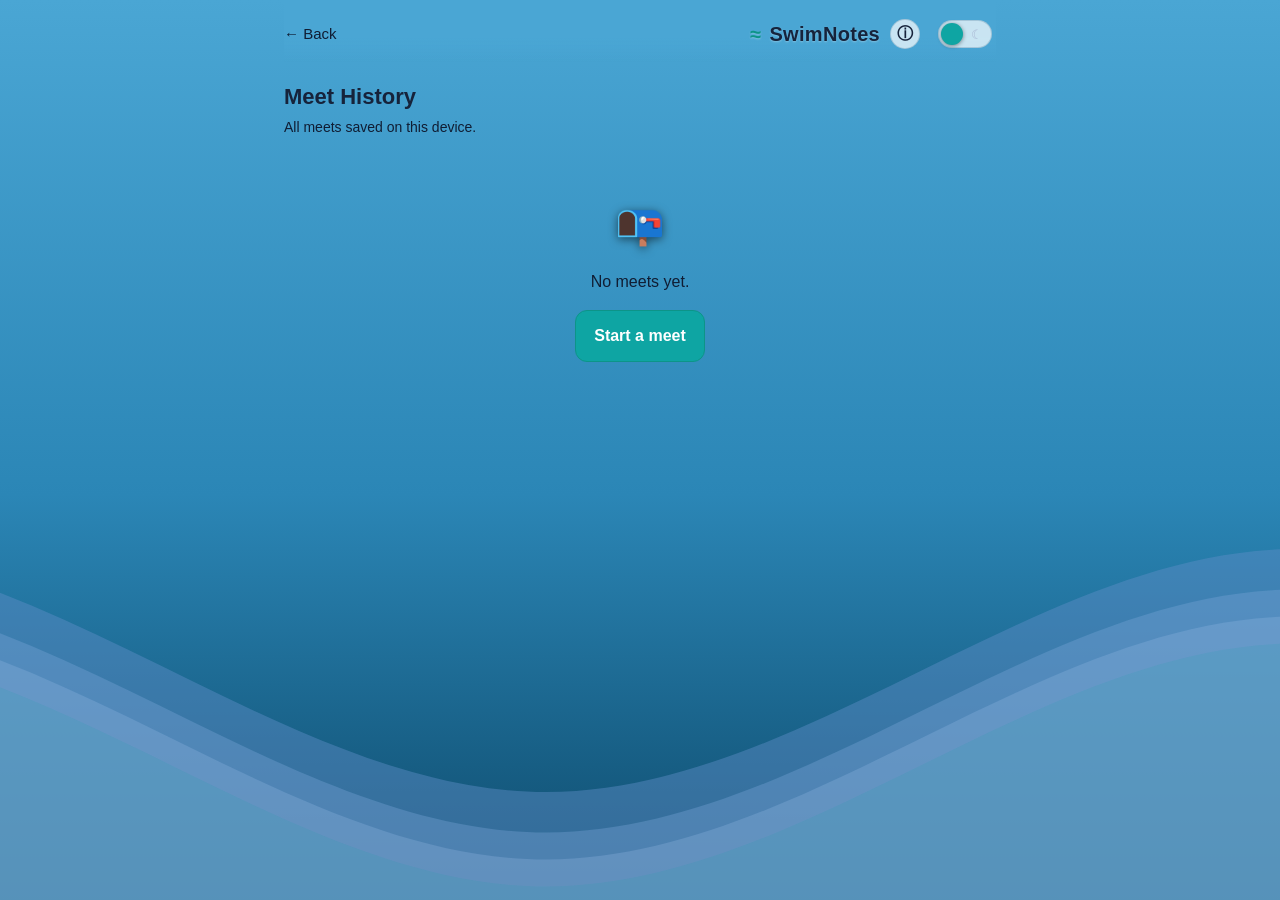
==== app/history.html @ 8d127419 "second commit" ====
<!DOCTYPE html>
<html lang="en">
  <head>
    <meta charset="UTF-8" />
    <meta
      name="viewport"
      content="width=device-width, initial-scale=1, viewport-fit=cover"
    />
    <meta name="theme-color" content="#0e1726" />
    <title>SwimNotes · History</title>
    <script>
      (function () {
        try {
          var t = localStorage.getItem("swimnotes.theme");
          if (!t)
            t = window.matchMedia("(prefers-color-scheme: light)").matches
              ? "light"
              : "dark";
          document.documentElement.setAttribute("data-theme", t);
        } catch (e) {
          document.documentElement.setAttribute("data-theme", "dark");
        }
      })();
    </script>
    <link rel="stylesheet" href="css/styles.css" />
  </head>
  <body>
    <div class="app">
      <div class="topbar">
        <a class="back-link" href="index.html">← Back</a>
        <span class="spacer"></span>
        <a class="logo" href="index.html"><span class="wave">≈</span> SwimNotes</a>
      </div>

      <h1>Meet History</h1>
      <p class="subtle">All meets saved on this device.</p>

      <div id="list"></div>
    </div>

    <script src="js/storage.js"></script>
    <script src="js/util.js"></script>
    <script src="js/chrome.js"></script>
    <script src="js/history.js"></script>
  </body>
</html>
---- app/css/styles.css ----
/* SwimNotes - mobile-first responsive styles */

:root,
[data-theme="dark"] {
  --bg: #0b2c47;
  /* translucent, water-tinted panels (frosted glass) so they blend with the bg */
  --surface: rgba(18, 42, 67, 0.74);
  --surface-2: rgba(31, 58, 88, 0.72);
  --border: rgba(120, 165, 205, 0.22);
  --text: #eaf1fb;
  --muted: #cdd9ee;
  --accent: #2dd4bf;
  --accent-strong: #14b8a6;
  --accent-text: #04201c;
  --danger: #f87171;
  --radius: 14px;
  --shadow: 0 6px 22px rgba(0, 0, 0, 0.35);

  /* darker-than-background waves */
  --wave-1: rgba(7, 13, 26, 0.65);
  --wave-2: rgba(13, 26, 46, 0.5);
  --wave-3: rgba(20, 46, 70, 0.32);
  --wave-4: rgba(45, 212, 191, 0.1);

  /* landing "dive" water gradient (surface -> abyss) */
  --water-top: #0d4a6b;
  --water-mid: #072c45;
  --water-bottom: #020a13;

  /* text drawn directly on the water (hero/section titles) */
  --on-water: #ffffff;
  --on-water-soft: #d8edf8;
  --on-water-shadow: 0 2px 24px rgba(0, 0, 0, 0.4);
}

[data-theme="light"] {
  --bg: #2a86b3;
  /* softly tinted translucent panels — readable but not stark white on water */
  --surface: rgba(233, 244, 252, 0.82);
  --surface-2: rgba(255, 255, 255, 0.7);
  --border: rgba(40, 90, 130, 0.22);
  --text: #16233b;
  --muted: #101d33;
  --accent: #0ea5a3;
  --accent-strong: #0d9488;
  --accent-text: #ffffff;
  --danger: #dc2626;
  --shadow: 0 8px 24px rgba(30, 58, 95, 0.12);

  /* soft blue waves, darker than the light background */
  --wave-1: rgba(96, 142, 200, 0.45);
  --wave-2: rgba(122, 166, 216, 0.36);
  --wave-3: rgba(150, 188, 228, 0.28);
  --wave-4: rgba(14, 165, 163, 0.12);

  /* landing "dive" water gradient — clearly lighter than dark mode.
     Its deepest tone equals dark mode's surface tone, so the modes differ. */
  --water-top: #4aa6d4;
  --water-mid: #2b86b6;
  --water-bottom: #0d4a6b;

  /* dark text reads better on the lighter light-mode water */
  --on-water: #082c42;
  --on-water-soft: #0c3550;
  --on-water-shadow: 0 1px 2px rgba(255, 255, 255, 0.3);
}

* {
  box-sizing: border-box;
}

html,
body {
  margin: 0;
  padding: 0;
}

body {
  background-color: var(--water-bottom);
  /* same water tone as the home page on every page (waves sit on top) */
  background-image: linear-gradient(
    180deg,
    var(--water-top) 0%,
    var(--water-mid) 55%,
    var(--water-bottom) 100%
  );
  background-attachment: fixed;
  background-repeat: no-repeat;
  color: var(--text);
  font-family: -apple-system, BlinkMacSystemFont, "Segoe UI", Roboto, Helvetica,
    Arial, sans-serif;
  line-height: 1.5;
  -webkit-text-size-adjust: 100%;
  min-height: 100vh;
  overflow-x: hidden;
  transition: color 0.3s ease;
}

.app {
  position: relative;
  z-index: 1;
  max-width: 640px;
  margin: 0 auto;
  padding: 0 16px 110px;
}

/* tablet */
@media (min-width: 600px) {
  .app {
    max-width: 680px;
    padding-left: 24px;
    padding-right: 24px;
  }
}

/* desktop */
@media (min-width: 1024px) {
  .app {
    max-width: 760px;
  }
  h1 {
    font-size: 26px;
  }
}

/* --- header / nav --------------------------------------------------------- */

.topbar {
  position: sticky;
  top: 0;
  z-index: 10;
  background: linear-gradient(180deg, var(--water-top) 60%, transparent);
  display: flex;
  align-items: center;
  gap: 10px;
  padding: 16px 0 10px;
}

.topbar .logo {
  font-weight: 800;
  font-size: 20px;
  letter-spacing: 0.3px;
  color: var(--text);
  text-decoration: none;
  display: flex;
  align-items: center;
  gap: 8px;
  /* contrast halo so the logo reads against the water background */
  text-shadow: var(--on-water-shadow);
}

.topbar .logo .wave {
  color: var(--accent-strong);
}

.topbar .spacer {
  flex: 1;
}

.back-link {
  color: var(--muted);
  text-decoration: none;
  font-size: 15px;
  display: inline-flex;
  align-items: center;
  gap: 4px;
}
.back-link:hover {
  color: var(--text);
}

h1 {
  font-size: 22px;
  margin: 18px 0 4px;
}
h2 {
  font-size: 17px;
  margin: 22px 0 10px;
}
.subtle {
  color: var(--muted);
  font-size: 14px;
  margin: 0 0 16px;
}

/* --- cards / lists -------------------------------------------------------- */

.card {
  background: var(--surface);
  border: 1px solid var(--border);
  border-radius: var(--radius);
  padding: 16px;
  margin-bottom: 14px;
  box-shadow: var(--shadow);
  -webkit-backdrop-filter: blur(12px);
  backdrop-filter: blur(12px);
  transition: background-color 0.3s ease, border-color 0.3s ease;
}

.card.tappable {
  cursor: pointer;
  transition: transform 0.08s ease, border-color 0.15s ease;
}
.card.tappable:active {
  transform: scale(0.99);
}
.card.tappable:hover {
  border-color: var(--accent);
}

.row {
  display: flex;
  align-items: center;
  gap: 10px;
}
.row.between {
  justify-content: space-between;
}

.event-item {
  display: flex;
  justify-content: space-between;
  align-items: flex-start;
  gap: 12px;
  padding: 12px 0;
  border-bottom: 1px solid var(--border);
}
.event-item:last-child {
  border-bottom: none;
}
.event-item .ev-name {
  font-weight: 600;
}
.event-item .ev-notes {
  color: var(--muted);
  font-size: 14px;
  white-space: pre-wrap;
  word-break: break-word;
}

.meta {
  color: var(--muted);
  font-size: 13px;
}

.pill {
  display: inline-block;
  background: var(--surface-2);
  border: 1px solid var(--border);
  color: var(--muted);
  padding: 2px 10px;
  border-radius: 999px;
  font-size: 12px;
}

.empty {
  text-align: center;
  color: var(--muted);
  padding: 40px 16px;
}
.empty .big {
  font-size: 40px;
  margin-bottom: 8px;
}

/* --- forms ---------------------------------------------------------------- */

label {
  display: block;
  font-size: 13px;
  color: var(--muted);
  margin: 14px 0 6px;
  font-weight: 600;
  letter-spacing: 0.2px;
}

input[type="text"],
input[type="date"],
input[type="time"],
input[type="number"],
select,
textarea {
  width: 100%;
  background: var(--surface-2);
  border: 1px solid var(--border);
  color: var(--text);
  border-radius: 10px;
  padding: 12px 14px;
  font-size: 16px; /* >=16px avoids iOS zoom on focus */
  font-family: inherit;
  -webkit-backdrop-filter: blur(8px);
  backdrop-filter: blur(8px);
}
textarea {
  resize: vertical;
  min-height: 120px;
  line-height: 1.5;
}
input:focus,
select:focus,
textarea:focus {
  outline: none;
  border-color: var(--accent);
  box-shadow: 0 0 0 3px rgba(45, 212, 191, 0.15);
}

.grid-2 {
  display: grid;
  grid-template-columns: 1fr 1fr;
  gap: 12px;
}
@media (max-width: 420px) {
  .grid-2 {
    grid-template-columns: 1fr;
  }
}

/* --- buttons -------------------------------------------------------------- */

.btn {
  display: inline-flex;
  align-items: center;
  justify-content: center;
  gap: 8px;
  border: 1px solid var(--border);
  background: var(--surface-2);
  color: var(--text);
  border-radius: 12px;
  padding: 13px 18px;
  font-size: 16px;
  font-weight: 600;
  font-family: inherit;
  cursor: pointer;
  text-decoration: none;
  transition: filter 0.12s ease, transform 0.06s ease;
}
.btn:active {
  transform: scale(0.98);
}
.btn:hover {
  filter: brightness(1.08);
}
.btn.primary {
  background: var(--accent);
  border-color: var(--accent-strong);
  color: var(--accent-text);
}
.btn.danger {
  color: var(--danger);
  border-color: rgba(248, 113, 113, 0.4);
  background: transparent;
}
.btn.ghost {
  background: transparent;
}
.btn.block {
  width: 100%;
}
.btn.small {
  padding: 8px 12px;
  font-size: 14px;
  border-radius: 10px;
}
.btn[disabled] {
  opacity: 0.5;
  cursor: not-allowed;
}
.btn-icon {
  background: transparent;
  border: none;
  color: var(--muted);
  cursor: pointer;
  font-size: 18px;
  padding: 4px 8px;
  border-radius: 8px;
}
.btn-icon:hover {
  color: var(--danger);
  background: var(--surface-2);
}

.btn-grid {
  display: grid;
  grid-template-columns: 1fr 1fr;
  gap: 10px;
}

/* sticky bottom action bar */
.actionbar {
  position: fixed;
  left: 0;
  right: 0;
  bottom: 0;
  background: linear-gradient(0deg, var(--water-bottom) 78%, transparent);
  padding: 14px 16px calc(14px + env(safe-area-inset-bottom));
  z-index: 20;
}
.actionbar .inner {
  max-width: 640px;
  margin: 0 auto;
}
@media (min-width: 600px) {
  .actionbar .inner {
    max-width: 680px;
  }
}
@media (min-width: 1024px) {
  .actionbar .inner {
    max-width: 760px;
  }
}

/* --- code / prompt box ---------------------------------------------------- */

.codebox {
  background: #0a1120;
  border: 1px solid var(--border);
  border-radius: 12px;
  padding: 14px;
  white-space: pre-wrap;
  word-break: break-word;
  font-family: "SF Mono", ui-monospace, Menlo, Consolas, monospace;
  font-size: 13px;
  color: #cfe3ff;
  max-height: 340px;
  overflow: auto;
}

.tabs {
  display: flex;
  gap: 8px;
  margin-bottom: 12px;
  flex-wrap: wrap;
}
.tab {
  flex: 1;
  min-width: 90px;
  text-align: center;
  padding: 10px 8px;
  border-radius: 10px;
  border: 1px solid var(--border);
  background: var(--surface);
  color: var(--muted);
  cursor: pointer;
  font-size: 13px;
  font-weight: 600;
}
.tab.active {
  background: var(--accent);
  color: var(--accent-text);
  border-color: var(--accent-strong);
}

.steps {
  counter-reset: step;
  padding: 0;
  margin: 8px 0 0;
  list-style: none;
}
.steps li {
  position: relative;
  padding: 6px 0 6px 30px;
  color: var(--muted);
  font-size: 14px;
}
.steps li::before {
  counter-increment: step;
  content: counter(step);
  position: absolute;
  left: 0;
  top: 6px;
  width: 20px;
  height: 20px;
  background: var(--accent);
  color: var(--accent-text);
  border-radius: 50%;
  text-align: center;
  font-size: 12px;
  font-weight: 700;
  line-height: 20px;
}

/* --- toast ---------------------------------------------------------------- */

.toast {
  position: fixed;
  left: 50%;
  bottom: 90px;
  transform: translateX(-50%) translateY(20px);
  background: #04201c;
  color: #defff7;
  border: 1px solid var(--accent-strong);
  padding: 10px 18px;
  border-radius: 999px;
  font-size: 14px;
  font-weight: 600;
  opacity: 0;
  pointer-events: none;
  transition: opacity 0.2s ease, transform 0.2s ease;
  z-index: 50;
  box-shadow: var(--shadow);
}
.toast.show {
  opacity: 1;
  transform: translateX(-50%) translateY(0);
}

.hint {
  font-size: 13px;
  color: var(--muted);
  margin-top: 6px;
}

.danger-text {
  color: var(--danger);
}

.recording {
  color: var(--danger) !important;
  border-color: var(--danger) !important;
}
.recording .rec-dot {
  animation: blink 1s steps(2, start) infinite;
}
@keyframes blink {
  to {
    visibility: hidden;
  }
}

/* --- landing page action cards -------------------------------------------- */

.home-actions {
  display: flex;
  flex-direction: column;
  gap: 12px;
  margin: 14px 0 26px;
}
.action-card {
  display: flex;
  align-items: center;
  gap: 14px;
  background: var(--surface);
  border: 1px solid var(--border);
  border-radius: var(--radius);
  padding: 18px;
  text-decoration: none;
  color: var(--text);
  box-shadow: var(--shadow);
  -webkit-backdrop-filter: blur(12px);
  backdrop-filter: blur(12px);
  transition: transform 0.08s ease, border-color 0.15s ease,
    background-color 0.3s ease, color 0.3s ease;
}
.action-card:active {
  transform: scale(0.99);
}
.action-card:hover {
  border-color: var(--accent);
}
.action-card.primary {
  background: var(--accent);
  border-color: var(--accent-strong);
  color: var(--accent-text);
}
.action-card .ac-ico {
  font-size: 26px;
  line-height: 1;
  width: 34px;
  text-align: center;
  flex: none;
}
.action-card .ac-text {
  display: flex;
  flex-direction: column;
  min-width: 0;
}
.action-card .ac-title {
  font-weight: 700;
  font-size: 16px;
}
.action-card .ac-sub {
  font-size: 13px;
  color: var(--muted);
}
.action-card.primary .ac-sub {
  color: var(--accent-text);
  opacity: 0.85;
}
.action-card .ac-arrow {
  margin-left: auto;
  font-size: 20px;
  color: var(--muted);
  flex: none;
}
.action-card.primary .ac-arrow {
  color: var(--accent-text);
}

/* action-card rendered as a <button> (AI tools list) */
button.action-card {
  width: 100%;
  text-align: left;
  font: inherit;
  cursor: pointer;
}

/* small capability tag next to an AI tool name */
.ac-tag {
  display: inline-block;
  font-size: 11px;
  font-weight: 700;
  padding: 1px 8px;
  border-radius: 999px;
  vertical-align: middle;
  white-space: nowrap;
}
.ac-tag.auto {
  background: var(--accent);
  color: var(--accent-text);
}
.ac-tag.manual {
  background: var(--surface-2);
  color: var(--muted);
  border: 1px solid var(--border);
}

/* tappable suggestion chips (coach-note examples) */
.chips {
  display: flex;
  flex-wrap: wrap;
  gap: 8px;
  margin: 4px 0 6px;
}
.chip {
  background: var(--surface-2);
  border: 1px solid var(--border);
  color: var(--text);
  border-radius: 999px;
  padding: 7px 13px;
  font-size: 13px;
  font-family: inherit;
  cursor: pointer;
  transition: border-color 0.15s ease, background-color 0.15s ease,
    transform 0.06s ease;
}
.chip:hover {
  border-color: var(--accent);
}
.chip:active {
  transform: scale(0.97);
}

.schedule-card .sched-status:empty {
  display: none;
}
.sched-loaded {
  background: var(--surface-2);
  border: 1px solid var(--border);
  border-radius: 12px;
  padding: 12px 14px;
  margin-bottom: 12px;
}
/* centered schedule upload dialog */
.sched-dialog {
  text-align: center;
}
.sched-dialog .sched-loaded {
  text-align: center;
}
.sched-dialog .sched-help {
  text-align: left;
}

.sched-help {
  margin-top: 12px;
}
.sched-help summary {
  cursor: pointer;
  color: var(--muted);
  font-size: 13px;
  font-weight: 600;
}
.sched-help summary:hover {
  color: var(--text);
}

/* --- animated wave background --------------------------------------------- */

.wave-bg {
  position: fixed;
  left: 0;
  right: 0;
  bottom: 0;
  width: 100%;
  height: 42vh;
  min-height: 220px;
  max-height: 460px;
  z-index: 0;
  pointer-events: none;
  overflow: hidden;
}
.wave-bg .waves {
  width: 100%;
  height: 100%;
}
.wave-parallax > use {
  animation: wave-move 14s cubic-bezier(0.55, 0.5, 0.45, 0.5) infinite;
  transition: fill 0.3s ease;
}
.wave-parallax > use:nth-child(1) {
  fill: var(--wave-1);
  animation-duration: 9s;
  animation-delay: -2s;
}
.wave-parallax > use:nth-child(2) {
  fill: var(--wave-2);
  animation-duration: 13s;
  animation-delay: -3s;
}
.wave-parallax > use:nth-child(3) {
  fill: var(--wave-3);
  animation-duration: 17s;
  animation-delay: -4s;
}
.wave-parallax > use:nth-child(4) {
  fill: var(--wave-4);
  animation-duration: 24s;
  animation-delay: -5s;
}
@keyframes wave-move {
  0% {
    transform: translate3d(-90px, 0, 0);
  }
  100% {
    transform: translate3d(85px, 0, 0);
  }
}

/* --- theme toggle switch -------------------------------------------------- */

.theme-toggle {
  background: transparent;
  border: none;
  padding: 4px;
  margin-left: 4px;
  cursor: pointer;
  display: inline-flex;
  align-items: center;
  -webkit-tap-highlight-color: transparent;
}
.theme-toggle .tt-track {
  position: relative;
  width: 54px;
  height: 28px;
  border-radius: 999px;
  background: var(--surface-2);
  border: 1px solid var(--border);
  display: inline-flex;
  align-items: center;
  transition: background-color 0.25s ease, border-color 0.25s ease;
}
.theme-toggle .tt-ico {
  position: absolute;
  top: 50%;
  transform: translateY(-50%);
  font-size: 13px;
  line-height: 1;
  pointer-events: none;
}
.theme-toggle .tt-sun {
  left: 8px;
  color: #f5b942;
}
.theme-toggle .tt-moon {
  right: 8px;
  color: #aab9d4;
}
.theme-toggle .tt-thumb {
  position: absolute;
  top: 2px;
  left: 26px; /* dark default: thumb on the right (moon side) */
  width: 22px;
  height: 22px;
  border-radius: 50%;
  background: var(--accent);
  box-shadow: 0 1px 4px rgba(0, 0, 0, 0.45);
  transition: left 0.25s cubic-bezier(0.2, 0.8, 0.25, 1);
}
[data-theme="light"] .theme-toggle .tt-thumb {
  left: 2px; /* light: thumb on the left (sun side) */
}

/* --- New Meet dialog: expands to fit the device --------------------------- */

dialog.sheet {
  margin: auto;
  border: 1px solid var(--border);
  background: var(--surface);
  color: var(--text);
  border-radius: 18px;
  padding: 22px;
  width: min(460px, calc(100% - 32px));
  box-shadow: var(--shadow);
  overflow: visible;
  -webkit-backdrop-filter: blur(16px);
  backdrop-filter: blur(16px);
}
dialog.sheet::backdrop {
  background: rgba(5, 10, 20, 0.55);
  backdrop-filter: blur(3px);
}
dialog.sheet[open] {
  animation: sheet-pop 0.28s cubic-bezier(0.2, 0.8, 0.25, 1);
}
@keyframes sheet-pop {
  from {
    transform: scale(0.92);
    opacity: 0;
  }
  to {
    transform: scale(1);
    opacity: 1;
  }
}

/* phones: the dialog fills the whole device */
@media (max-width: 560px) {
  dialog.sheet {
    width: 100%;
    max-width: 100%;
    height: 100%;
    max-height: 100%;
    margin: 0;
    border: none;
    border-radius: 0;
    padding: 24px 20px calc(24px + env(safe-area-inset-bottom));
    display: flex;
    flex-direction: column;
  }
  dialog.sheet .dialog-actions {
    margin-top: auto;
  }
  dialog.sheet[open] {
    animation: sheet-slide 0.3s cubic-bezier(0.2, 0.8, 0.25, 1);
  }
  @keyframes sheet-slide {
    from {
      transform: translateY(100%);
    }
    to {
      transform: translateY(0);
    }
  }
}

/* respect users who prefer reduced motion */
@media (prefers-reduced-motion: reduce) {
  .wave-parallax > use {
    animation: none;
  }
  dialog.sheet[open] {
    animation: none;
  }
}

/* --- landing: immersive "dive" intro -------------------------------------- */

body.landing {
  background: var(--water-bottom);
}

#water-bg {
  position: fixed;
  inset: 0;
  z-index: -2;
  overflow: hidden;
  background: linear-gradient(
    180deg,
    var(--water-top) 0%,
    var(--water-mid) 50%,
    var(--water-bottom) 100%
  );
}

/* darkening layer; JS raises its opacity the further you scroll (= deeper) */
#depth-overlay {
  position: fixed;
  inset: 0;
  z-index: -1;
  pointer-events: none;
  opacity: 0;
  background:
    radial-gradient(120% 60% at 50% -10%, rgba(150, 220, 255, 0.18), transparent 60%),
    var(--water-bottom);
  transition: opacity 0.12s linear;
}

/* rising bubbles for a little life */
.bubble {
  position: absolute;
  bottom: -40px;
  border-radius: 50%;
  background: radial-gradient(
    circle at 30% 30%,
    rgba(255, 255, 255, 0.7),
    rgba(255, 255, 255, 0.12)
  );
  box-shadow: 0 0 8px rgba(255, 255, 255, 0.25);
  opacity: 0;
  animation-name: bubble-rise;
  animation-timing-function: linear;
  animation-iteration-count: infinite;
}
@keyframes bubble-rise {
  0% { transform: translateY(0) scale(0.6); opacity: 0; }
  12% { opacity: 0.85; }
  88% { opacity: 0.6; }
  100% { transform: translateY(-110vh) scale(1); opacity: 0; }
}

/* landing chrome: transparent header, white logo over the water */
body.landing .topbar {
  position: static;
  background: transparent;
}
body.landing .topbar .logo,
body.landing .topbar .back-link {
  color: var(--on-water);
}
body.landing .wave-bg {
  display: none; /* the dive background replaces the bottom surface waves */
}

/* hero */
.hero {
  text-align: center;
  padding: 28px 0 56px;
  color: var(--on-water);
}
.hero-badge {
  display: inline-block;
  background: rgba(255, 255, 255, 0.16);
  border: 1px solid var(--border);
  color: var(--on-water);
  padding: 5px 14px;
  border-radius: 999px;
  font-size: 13px;
  font-weight: 600;
  -webkit-backdrop-filter: blur(4px);
  backdrop-filter: blur(4px);
  margin-bottom: 18px;
}
.hero-title {
  font-size: 34px;
  line-height: 1.15;
  margin: 0 auto 16px;
  max-width: 18ch;
  color: var(--on-water);
  text-shadow: var(--on-water-shadow);
}
.hero-tagline {
  font-size: 17px;
  color: var(--on-water-soft);
  max-width: 52ch;
  margin: 0 auto 26px;
  text-shadow: var(--on-water-shadow);
}
.hero-cta {
  display: flex;
  flex-wrap: wrap;
  gap: 12px;
  justify-content: center;
}
.btn.glass {
  background: rgba(255, 255, 255, 0.16);
  border-color: var(--border);
  color: var(--on-water);
  -webkit-backdrop-filter: blur(6px);
  backdrop-filter: blur(6px);
}
.btn.glass:hover {
  background: rgba(255, 255, 255, 0.26);
}
.scroll-cue {
  margin-top: 40px;
  color: var(--on-water-soft);
  font-size: 13px;
  letter-spacing: 0.5px;
  animation: cue-bob 2s ease-in-out infinite;
}
@keyframes cue-bob {
  0%, 100% { transform: translateY(0); opacity: 0.7; }
  50% { transform: translateY(5px); opacity: 1; }
}
@media (min-width: 700px) {
  .hero {
    padding: 48px 0 72px;
  }
  .hero-title {
    font-size: 46px;
  }
}

/* sections */
.section {
  margin: 0 0 46px;
}
.section-title {
  text-align: center;
  color: var(--on-water);
  font-size: 24px;
  margin: 0 0 22px;
  text-shadow: var(--on-water-shadow);
}

/* features */
.feature-grid {
  display: grid;
  grid-template-columns: 1fr;
  gap: 14px;
}
@media (min-width: 640px) {
  .feature-grid {
    grid-template-columns: 1fr 1fr;
  }
}
.feature .feature-ico {
  font-size: 28px;
  margin-bottom: 8px;
}
.feature h3 {
  margin: 0 0 6px;
  font-size: 17px;
}
.feature p {
  margin: 0;
  color: var(--muted);
  font-size: 14px;
}

/* how it works */
.how-steps {
  list-style: none;
  margin: 0;
  padding: 0;
  display: flex;
  flex-direction: column;
  gap: 14px;
}
.how-steps li {
  display: flex;
  gap: 14px;
  align-items: flex-start;
}
.how-steps .step-num {
  flex: none;
  width: 34px;
  height: 34px;
  border-radius: 50%;
  background: var(--accent);
  color: var(--accent-text);
  font-weight: 800;
  display: flex;
  align-items: center;
  justify-content: center;
}
.how-steps h3 {
  margin: 2px 0 4px;
  font-size: 16px;
}
.how-steps p {
  margin: 0;
  color: var(--muted);
  font-size: 14px;
}

/* security */
.security {
  text-align: center;
}
.security-badge {
  font-size: 34px;
  margin-bottom: 6px;
}
.security h2 {
  margin: 0 0 12px;
}
.security p {
  color: var(--muted);
  margin: 0 0 12px;
  text-align: left;
}
.security-list {
  text-align: left;
  margin: 8px 0 0;
  padding-left: 20px;
  color: var(--muted);
  font-size: 14px;
}
.security-list li {
  margin: 4px 0;
}

.footer-note {
  text-align: center;
  color: var(--on-water-soft);
  font-size: 14px;
  margin: 10px 0 24px;
}

@media (prefers-reduced-motion: reduce) {
  .bubble,
  .scroll-cue {
    animation: none;
  }
}

/* --- per-page rising bubbles --------------------------------------------- */

.bubbles {
  position: fixed;
  inset: 0;
  overflow: hidden;
  pointer-events: none;
  z-index: 0;
}

/* --- page transition: the background wave itself slides in / out ---------- */

/* On accessing a page, the bottom wave rises up from below into place. */
.wave-bg.rising-in {
  animation: wave-rise-in 0.7s cubic-bezier(0.25, 0.7, 0.25, 1) both;
}
/* When heading home, it slides back down out of view. */
.wave-bg.falling-out {
  animation: wave-fall-out 0.5s cubic-bezier(0.5, 0, 0.75, 0) forwards;
}
@keyframes wave-rise-in {
  from {
    transform: translateY(115%);
  }
  to {
    transform: translateY(0);
  }
}
@keyframes wave-fall-out {
  from {
    transform: translateY(0);
  }
  to {
    transform: translateY(115%);
  }
}

/* --- visibility tweaks ---------------------------------------------------- */

/* voice-note button: give it a clear, darker presence (was a faint ghost) */
#voice-btn {
  background: var(--surface-2);
  border-color: var(--accent);
  color: var(--text);
  margin-top: 4px;
}

/* color emoji blend into the blue water — add a shadow so they read clearly.
   (filter: drop-shadow works on color emoji where text-shadow does not) */
.empty .big {
  filter: drop-shadow(0 2px 5px rgba(0, 0, 0, 0.55));
}
.hero-badge,
.footer-note {
  filter: drop-shadow(0 1px 3px rgba(0, 0, 0, 0.4));
}

/* --- "how it works" info button + popup ----------------------------------- */

.info-btn {
  width: 30px;
  height: 30px;
  border-radius: 50%;
  border: 1px solid var(--border);
  background: var(--surface-2);
  color: var(--text);
  font-size: 16px;
  font-weight: 700;
  line-height: 1;
  cursor: pointer;
  display: inline-flex;
  align-items: center;
  justify-content: center;
  -webkit-backdrop-filter: blur(8px);
  backdrop-filter: blur(8px);
  -webkit-tap-highlight-color: transparent;
  flex: none;
}
.info-btn:hover {
  border-color: var(--accent);
}
body.landing .info-btn {
  color: var(--on-water);
}

.info-dialog {
  max-height: 86vh;
  overflow-y: auto;
  text-align: left;
}
.info-dialog h3 {
  font-size: 15px;
  margin: 16px 0 4px;
}
.info-dialog p,
.info-dialog li {
  font-size: 14px;
}
.info-dialog ul {
  margin: 6px 0;
  padding-left: 20px;
}
.info-dialog li {
  margin: 4px 0;
  color: var(--muted);
}
.info-toolbar {
  margin: 4px 0 12px;
}

/* flowchart */
.flow {
  display: flex;
  flex-direction: column;
  align-items: center;
}
.flow-box {
  width: 100%;
  max-width: 380px;
  background: var(--surface-2);
  border: 1px solid var(--border);
  border-radius: 12px;
  padding: 10px 14px;
  text-align: center;
  font-size: 14px;
}
.flow-box small {
  color: var(--muted);
  font-size: 12px;
}
.flow-box.accent {
  border-color: var(--accent);
}
.flow-arrow {
  color: var(--muted);
  font-size: 18px;
  line-height: 1;
  padding: 6px 0;
  display: flex;
  flex-direction: column;
  align-items: center;
  gap: 2px;
}
.flow-arrow span {
  font-size: 11px;
}

/* --- add-to-calendar guide page ------------------------------------------- */

details.guide {
  padding: 14px 16px;
}
details.guide summary {
  cursor: pointer;
  font-weight: 700;
  font-size: 15px;
  list-style: none;
  display: flex;
  align-items: center;
  gap: 8px;
}
details.guide summary::-webkit-details-marker {
  display: none;
}
details.guide summary::before {
  content: "▸";
  color: var(--muted);
  font-size: 12px;
}
details.guide[open] summary::before {
  content: "▾";
}
details.guide[open] summary {
  margin-bottom: 8px;
}
details.guide .steps,
details.guide .plain-list {
  margin-top: 6px;
}

.plain-list {
  list-style: none;
  margin: 0;
  padding: 0;
}
.plain-list li {
  padding: 8px 0;
  font-size: 14px;
  border-bottom: 1px solid var(--border);
}
.plain-list li:last-child {
  border-bottom: none;
}

/* inline code (file names, buttons) */
code {
  background: var(--surface-2);
  border: 1px solid var(--border);
  border-radius: 6px;
  padding: 1px 6px;
  font-size: 0.9em;
  font-family: "SF Mono", ui-monospace, Menlo, Consolas, monospace;
  word-break: break-all;
}
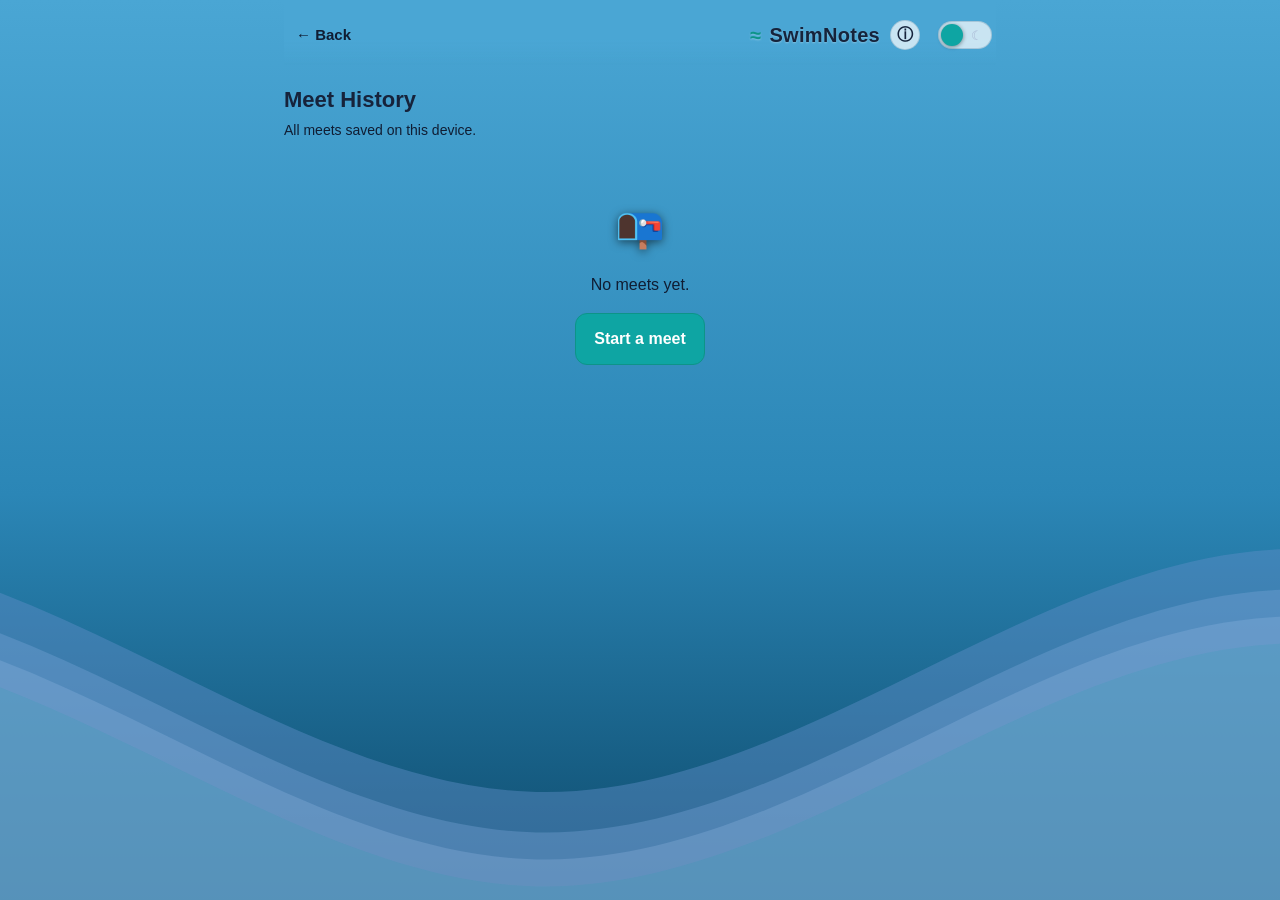
==== commit 57fffca0: "adding more features" ====
--- a/app/history.html
+++ b/app/history.html
@@ -36,7 +36,26 @@
       <p class="subtle">All meets saved on this device.</p>
 
       <div id="list"></div>
+
+      <div id="danger-zone" style="display: none; margin-top: 32px">
+        <button class="btn danger block" id="delete-all-btn">
+          Delete all meets
+        </button>
+      </div>
     </div>
+
+    <!-- Confirm clearing every meet (small centered modal) -->
+    <dialog id="confirm-delete-all" class="confirm-dialog">
+      <h2>Delete all meets?</h2>
+      <p>
+        This will permanently remove every saved meet and its notes from this
+        device. This action cannot be undone.
+      </p>
+      <div class="dialog-actions confirm-actions">
+        <button class="btn ghost" id="confirm-cancel">Cancel</button>
+        <button class="btn danger" id="confirm-delete">Delete all</button>
+      </div>
+    </dialog>
 
     <script src="js/storage.js"></script>
     <script src="js/util.js"></script>
--- a/app/css/styles.css
+++ b/app/css/styles.css
@@ -31,6 +31,10 @@
   --on-water: #ffffff;
   --on-water-soft: #d8edf8;
   --on-water-shadow: 0 2px 24px rgba(0, 0, 0, 0.4);
+
+  /* the light that traces the "Upload schedule" button — bright white on dark */
+  --glow-line: #ffffff;
+  --glow-line-soft: rgba(255, 255, 255, 0.2);
 }
 
 [data-theme="light"] {
@@ -63,6 +67,10 @@
   --on-water: #082c42;
   --on-water-soft: #0c3550;
   --on-water-shadow: 0 1px 2px rgba(255, 255, 255, 0.3);
+
+  /* a dark tracing light for light mode (bright white would be invisible) */
+  --glow-line: #06202f;
+  --glow-line-soft: rgba(6, 32, 47, 0.2);
 }
 
 * {
@@ -104,6 +112,42 @@
   padding: 0 16px 110px;
 }
 
+/* Page content slides in from the left (used for non-home navigations, e.g.
+ * History → "Start a meet"). */
+.app.slide-in-left {
+  animation: app-slide-in-left 0.42s cubic-bezier(0.22, 0.61, 0.36, 1) both;
+}
+@keyframes app-slide-in-left {
+  from {
+    transform: translateX(-100%);
+    opacity: 0;
+  }
+  to {
+    transform: translateX(0);
+    opacity: 1;
+  }
+}
+/* Outgoing page slides off to the right (pairs with slide-in-left). */
+.app.slide-out-right {
+  animation: app-slide-out-right 0.38s cubic-bezier(0.55, 0, 0.67, 0.2) both;
+}
+@keyframes app-slide-out-right {
+  from {
+    transform: translateX(0);
+    opacity: 1;
+  }
+  to {
+    transform: translateX(100%);
+    opacity: 0;
+  }
+}
+@media (prefers-reduced-motion: reduce) {
+  .app.slide-in-left,
+  .app.slide-out-right {
+    animation: none;
+  }
+}
+
 /* tablet */
 @media (min-width: 600px) {
   .app {
@@ -161,12 +205,42 @@
   color: var(--muted);
   text-decoration: none;
   font-size: 15px;
+  font-weight: 600;
   display: inline-flex;
   align-items: center;
-  gap: 4px;
+  gap: 6px;
+  padding: 7px 14px 7px 11px;
+  border-radius: 999px;
+  border: 1px solid transparent;
+  background: transparent;
+  -webkit-tap-highlight-color: transparent;
+  transition: color 0.18s ease, background-color 0.18s ease,
+    border-color 0.18s ease, box-shadow 0.18s ease, transform 0.08s ease;
 }
 .back-link:hover {
   color: var(--text);
+  /* frosted glass: a faint top sheen over the translucent panel tint */
+  background: linear-gradient(
+    180deg,
+    rgba(255, 255, 255, 0.08),
+    var(--surface-2)
+  );
+  border-color: var(--accent);
+  /* outline ring + inner highlight + lift shadow = glassy, tactile */
+  box-shadow: 0 0 0 3px rgba(45, 212, 191, 0.18),
+    inset 0 1px 0 rgba(255, 255, 255, 0.14), var(--shadow);
+  -webkit-backdrop-filter: blur(10px);
+  backdrop-filter: blur(10px);
+  transform: translateY(-1px);
+}
+.back-link:focus-visible {
+  outline: none;
+  color: var(--text);
+  border-color: var(--accent);
+  box-shadow: 0 0 0 3px rgba(45, 212, 191, 0.22);
+}
+.back-link:active {
+  transform: scale(0.96);
 }
 
 h1 {
@@ -251,6 +325,49 @@
   padding: 2px 10px;
   border-radius: 999px;
   font-size: 12px;
+}
+/* "In progress" (incomplete meet) pill — amber to read as a warning. */
+.pill.warn {
+  background: rgba(245, 158, 11, 0.15);
+  border-color: rgba(245, 158, 11, 0.5);
+  color: #f59e0b;
+}
+.history-pills {
+  display: flex;
+  gap: 6px;
+  flex-shrink: 0;
+  align-items: center;
+}
+
+/* "Meet in progress" status callout: what a meet still needs to be complete. */
+.meet-status {
+  margin-top: 16px;
+  padding: 14px 16px;
+  border: 1px solid rgba(245, 158, 11, 0.45);
+  background: rgba(245, 158, 11, 0.1);
+  border-radius: 12px;
+}
+.meet-status.compact {
+  margin-top: 0;
+  margin-bottom: 14px;
+  padding: 10px 12px;
+}
+.meet-status-title {
+  font-weight: 700;
+  color: #f59e0b;
+  font-size: 14px;
+}
+.meet-status-sub {
+  color: var(--muted);
+  font-size: 13px;
+  margin-top: 4px;
+}
+.meet-status-list {
+  margin: 8px 0 0;
+  padding-left: 20px;
+  color: var(--text);
+  font-size: 13px;
+  line-height: 1.6;
 }
 
 .empty {
@@ -528,6 +645,146 @@
   }
 }
 
+/* Draws the eye to the "Upload schedule" button without opening it:
+ * the button turns slightly glossy, and a line of light circles its edge. */
+.highlight-glow {
+  position: relative;
+  isolation: isolate; /* keep the ::before ring above the button surface */
+  border-color: var(--accent-strong);
+  box-shadow: 0 0 12px -2px var(--accent);
+}
+/* Glossy sheen laid over the button face. */
+.highlight-glow::after {
+  content: "";
+  position: absolute;
+  inset: 0;
+  border-radius: inherit;
+  background: linear-gradient(
+    150deg,
+    rgba(255, 255, 255, 0.4) 0%,
+    rgba(255, 255, 255, 0.12) 30%,
+    transparent 55%
+  );
+  pointer-events: none;
+  z-index: 1;
+}
+/* Registered so the conic gradient's angle can be animated. Animating the
+ * angle (instead of rotating the element) keeps the ring locked to the
+ * button's outline, so the light traces the border rather than spinning a
+ * whole shape in front of it. */
+@property --glow-angle {
+  syntax: "<angle>";
+  inherits: false;
+  initial-value: 0deg;
+}
+/* A single bright arc of light that runs around the button's border. */
+.highlight-glow::before {
+  content: "";
+  position: absolute;
+  inset: -3px;
+  border-radius: inherit;
+  padding: 2px; /* ring thickness */
+  background: conic-gradient(
+    from var(--glow-angle),
+    transparent 0deg,
+    transparent 300deg,
+    var(--glow-line-soft) 335deg,
+    var(--glow-line) 358deg,
+    transparent 360deg
+  );
+  -webkit-mask: linear-gradient(#000 0 0) content-box,
+    linear-gradient(#000 0 0);
+  -webkit-mask-composite: xor;
+  mask: linear-gradient(#000 0 0) content-box, linear-gradient(#000 0 0);
+  mask-composite: exclude;
+  pointer-events: none;
+  z-index: 2;
+  animation: highlight-trace 0.9s linear 3;
+}
+@keyframes highlight-trace {
+  to {
+    --glow-angle: 360deg;
+  }
+}
+@media (prefers-reduced-motion: reduce) {
+  .highlight-glow::before {
+    animation: none;
+  }
+}
+
+/* --- invalid custom-name feedback ---------------------------------------- */
+/* Wraps the custom-name input so we can trace a red light around it, blur the
+ * field, and float a "not a possible event" message over it. Plain <input>
+ * elements can't host ::before/::after, hence the wrapper. */
+.field-guard {
+  position: relative;
+}
+/* Blur the typed text while the field is flagged as invalid. */
+.field-guard.invalid-flash input,
+.field-guard.invalid-flash textarea {
+  filter: blur(2.5px);
+  transition: filter 0.2s ease;
+}
+/* Centered red message, shown only while flagged. */
+.field-guard-msg {
+  position: absolute;
+  inset: 0;
+  display: none;
+  align-items: center;
+  justify-content: center;
+  text-align: center;
+  padding: 0 12px;
+  color: #ff4d4d;
+  font-weight: 700;
+  font-size: 13px;
+  text-shadow: 0 1px 6px rgba(0, 0, 0, 0.35);
+  pointer-events: none;
+  z-index: 3;
+}
+.field-guard.invalid-flash .field-guard-msg {
+  display: flex;
+}
+/* Red light that traces the input's border (same angle-animation trick as the
+ * upload-button glow, so it hugs the outline instead of spinning in front). */
+@property --guard-angle {
+  syntax: "<angle>";
+  inherits: false;
+  initial-value: 0deg;
+}
+.field-guard.invalid-flash::before {
+  content: "";
+  position: absolute;
+  inset: -3px;
+  border-radius: 12px; /* input radius (10px) + inset */
+  padding: 2px;
+  background: conic-gradient(
+    from var(--guard-angle),
+    transparent 0deg,
+    transparent 300deg,
+    rgba(255, 77, 77, 0.2) 330deg,
+    #ff3b3b 352deg,
+    #ffffff 360deg
+  );
+  -webkit-mask: linear-gradient(#000 0 0) content-box,
+    linear-gradient(#000 0 0);
+  -webkit-mask-composite: xor;
+  mask: linear-gradient(#000 0 0) content-box, linear-gradient(#000 0 0);
+  mask-composite: exclude;
+  pointer-events: none;
+  z-index: 4;
+  animation: guard-trace 0.9s linear 2;
+}
+@keyframes guard-trace {
+  to {
+    --guard-angle: 360deg;
+  }
+}
+@media (prefers-reduced-motion: reduce) {
+  .field-guard.invalid-flash::before {
+    animation: none;
+  }
+}
+
 /* --- landing page action cards -------------------------------------------- */
 
 .home-actions {
@@ -651,6 +908,116 @@
   transform: scale(0.97);
 }
 
+/* --- blank time field that opens the picker ------------------------------- */
+
+.time-field {
+  width: 100%;
+  display: flex;
+  align-items: center;
+  justify-content: space-between;
+  gap: 8px;
+  background: var(--surface-2);
+  border: 1px solid var(--border);
+  color: var(--text);
+  border-radius: 10px;
+  padding: 12px 14px;
+  font-size: 16px;
+  font-family: inherit;
+  text-align: left;
+  cursor: pointer;
+  -webkit-backdrop-filter: blur(8px);
+  backdrop-filter: blur(8px);
+  transition: border-color 0.15s ease, box-shadow 0.15s ease;
+}
+.time-field:hover {
+  border-color: var(--accent);
+}
+.time-field:focus-visible {
+  outline: none;
+  border-color: var(--accent);
+  box-shadow: 0 0 0 3px rgba(45, 212, 191, 0.15);
+}
+.time-field .placeholder {
+  color: var(--muted);
+}
+.time-field-ico {
+  font-size: 17px;
+  opacity: 0.8;
+}
+
+/* --- analog clock time picker --------------------------------------------- */
+
+.time-dialog {
+  text-align: center;
+}
+.time-dialog-actions {
+  display: grid;
+  grid-template-columns: 1fr 1fr;
+  gap: 10px;
+  margin-top: 18px;
+}
+
+/* typeable time entry inside the dialog */
+.time-text {
+  text-align: center;
+  font-size: 22px;
+  font-weight: 700;
+  letter-spacing: 1px;
+  font-variant-numeric: tabular-nums;
+}
+
+/* AM / PM autofill chips */
+.ampm-chips {
+  justify-content: center;
+  margin: 12px 0 4px;
+}
+.ampm-chips .chip {
+  min-width: 72px;
+  font-weight: 700;
+}
+.ampm-chips .chip.active {
+  background: var(--accent);
+  border-color: var(--accent-strong);
+  color: var(--accent-text);
+}
+
+/* the clock face */
+.clock {
+  display: block;
+  width: 240px;
+  max-width: 78vw;
+  height: auto;
+  margin: 8px auto 0;
+  touch-action: none; /* let pointer-drag work without scrolling the page */
+  -webkit-tap-highlight-color: transparent;
+}
+.clock-face {
+  fill: var(--surface-2);
+  stroke: var(--border);
+  stroke-width: 2;
+}
+.clock-num {
+  fill: var(--text);
+  font-size: 17px;
+  font-weight: 600;
+  font-family: inherit;
+  user-select: none;
+}
+.hand {
+  stroke-linecap: round;
+}
+.hand.hour {
+  stroke: var(--text);
+  stroke-width: 6;
+}
+.hand.minute {
+  stroke: var(--accent);
+  stroke-width: 4;
+}
+.clock-center {
+  fill: var(--accent-strong);
+}
+
 .schedule-card .sched-status:empty {
   display: none;
 }
@@ -860,6 +1227,59 @@
     animation: none;
   }
   dialog.sheet[open] {
+    animation: none;
+  }
+}
+
+/* Darker outline + a red-tinted fill on the destructive "Delete all" button. */
+#delete-all-btn {
+  border-color: var(--danger);
+  background: rgba(220, 38, 38, 0.18);
+}
+#delete-all-btn:hover {
+  background: rgba(220, 38, 38, 0.28);
+}
+
+/* --- small centered confirm dialog (stays compact on phones too) ---------- */
+dialog.confirm-dialog {
+  margin: auto;
+  border: 1px solid var(--border);
+  background: var(--surface);
+  color: var(--text);
+  border-radius: 18px;
+  padding: 24px;
+  width: min(360px, calc(100% - 48px));
+  box-shadow: var(--shadow);
+  -webkit-backdrop-filter: blur(16px);
+  backdrop-filter: blur(16px);
+  text-align: center;
+}
+dialog.confirm-dialog::backdrop {
+  background: rgba(5, 10, 20, 0.55);
+  backdrop-filter: blur(3px);
+}
+dialog.confirm-dialog[open] {
+  animation: sheet-pop 0.28s cubic-bezier(0.2, 0.8, 0.25, 1);
+}
+dialog.confirm-dialog h2 {
+  margin: 0 0 10px;
+  font-size: 18px;
+}
+dialog.confirm-dialog p {
+  margin: 0 0 20px;
+  color: var(--muted);
+  font-size: 14px;
+  line-height: 1.5;
+}
+.confirm-actions {
+  display: flex;
+  gap: 10px;
+}
+.confirm-actions .btn {
+  flex: 1;
+}
+@media (prefers-reduced-motion: reduce) {
+  dialog.confirm-dialog[open] {
     animation: none;
   }
 }
@@ -1156,7 +1576,8 @@
 /* --- visibility tweaks ---------------------------------------------------- */
 
 /* voice-note button: give it a clear, darker presence (was a faint ghost) */
-#voice-btn {
+#voice-btn,
+.voice-btn {
   background: var(--surface-2);
   border-color: var(--accent);
   color: var(--text);
